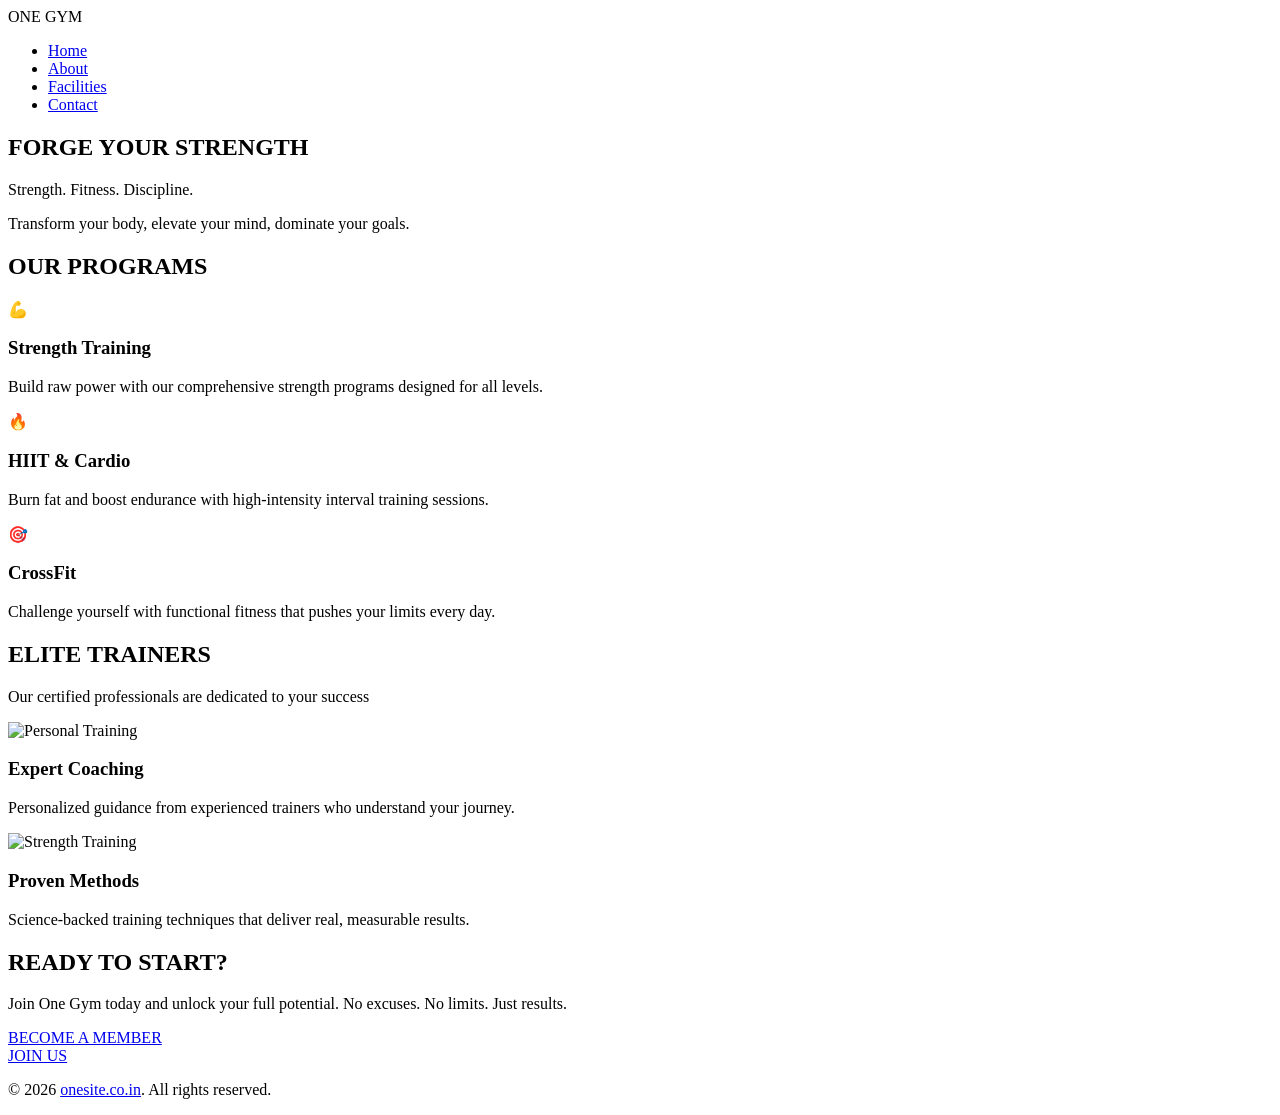
==== gym/index.html @ 2fe65854 "Create index.html" ====
<!DOCTYPE html>
<html lang="en">
<head>
    <meta charset="UTF-8">
    <meta name="viewport" content="width=device-width, initial-scale=1.0">
    <title>One Gym</title>
    <link rel="stylesheet" href="style.css">
    <link rel="preconnect" href="https://fonts.googleapis.com">
    <link rel="preconnect" href="https://fonts.gstatic.com" crossorigin>
    <link href="https://fonts.googleapis.com/css2?family=Montserrat:wght@600;700;800&family=Roboto:wght@400;500&display=swap" rel="stylesheet">
</head>
<body>
    <!-- Navigation -->
    <nav class="navbar">
        <div class="nav-container">
            <div class="logo">ONE GYM</div>
            <ul class="nav-menu">
                <li><a href="index.html" class="active">Home</a></li>
                <li><a href="about.html" target="_blank">About</a></li>
                <li><a href="facilities.html" target="_blank">Facilities</a></li>
                <li><a href="https://wa.me/+919534972193" target="_blank">Contact</a></li>
            </ul>
            <div class="hamburger">
                <span></span>
                <span></span>
                <span></span>
            </div>
        </div>
    </nav>

    <!-- Hero Section -->
    <section class="hero">
        <div class="hero-overlay"></div>
        <div class="hero-content">
            <h1 class="hero-title">FORGE YOUR STRENGTH</h1>
            <p class="hero-subtitle">Strength. Fitness. Discipline.</p>
            <p class="hero-tagline">Transform your body, elevate your mind, dominate your goals.</p>
        </div>
    </section>

    <!-- Programs Section -->
    <section class="section programs-section">
        <div class="container">
            <h2 class="section-title fade-in">OUR PROGRAMS</h2>
            <div class="programs-grid">
                <div class="program-card slide-in-left">
                    <div class="program-icon">💪</div>
                    <h3>Strength Training</h3>
                    <p>Build raw power with our comprehensive strength programs designed for all levels.</p>
                </div>
                <div class="program-card slide-in-left">
                    <div class="program-icon">🔥</div>
                    <h3>HIIT & Cardio</h3>
                    <p>Burn fat and boost endurance with high-intensity interval training sessions.</p>
                </div>
                <div class="program-card slide-in-left">
                    <div class="program-icon">🎯</div>
                    <h3>CrossFit</h3>
                    <p>Challenge yourself with functional fitness that pushes your limits every day.</p>
                </div>
            </div>
        </div>
    </section>

    <!-- Trainers Section -->
    <section class="section trainers-section dark-section">
        <div class="container">
            <h2 class="section-title fade-in">ELITE TRAINERS</h2>
            <p class="section-subtitle fade-in">Our certified professionals are dedicated to your success</p>
            <div class="trainers-grid">
                <div class="trainer-card slide-in-right">
                    <div class="trainer-image">
                        <img src="/images/PersonalTraining.jpg" alt="Personal Training">
                    </div>
                    <h3>Expert Coaching</h3>
                    <p>Personalized guidance from experienced trainers who understand your journey.</p>
                </div>
                <div class="trainer-card slide-in-right">
                    <div class="trainer-image">
                        <img src="/images/StrengthTraining.jpg" alt="Strength Training">
                    </div>
                    <h3>Proven Methods</h3>
                    <p>Science-backed training techniques that deliver real, measurable results.</p>
                </div>
            </div>
        </div>
    </section>

    <!-- Membership Section -->
    <section class="section membership-section">
        <div class="container">
            <div class="membership-content fade-in">
                <h2 class="section-title">READY TO START?</h2>
                <p class="membership-text">Join One Gym today and unlock your full potential. No excuses. No limits. Just results.</p>
                <div class="membership-cta">
                    <a href="#" class="btn-primary">BECOME A MEMBER</a>
                </div>
            </div>
        </div>
    </section>

    <!-- Floating Join Button -->
    <a href="#" class="floating-btn" id="floatingBtn">JOIN US</a>

    <!-- Footer -->
    <footer class="footer">
        <p>&copy; 2026 <a href="https://onesite.co.in" target="_blank">onesite.co.in</a>. All rights reserved.</p>
    </footer>

    <script src="script.js"></script>
</body>
</html>
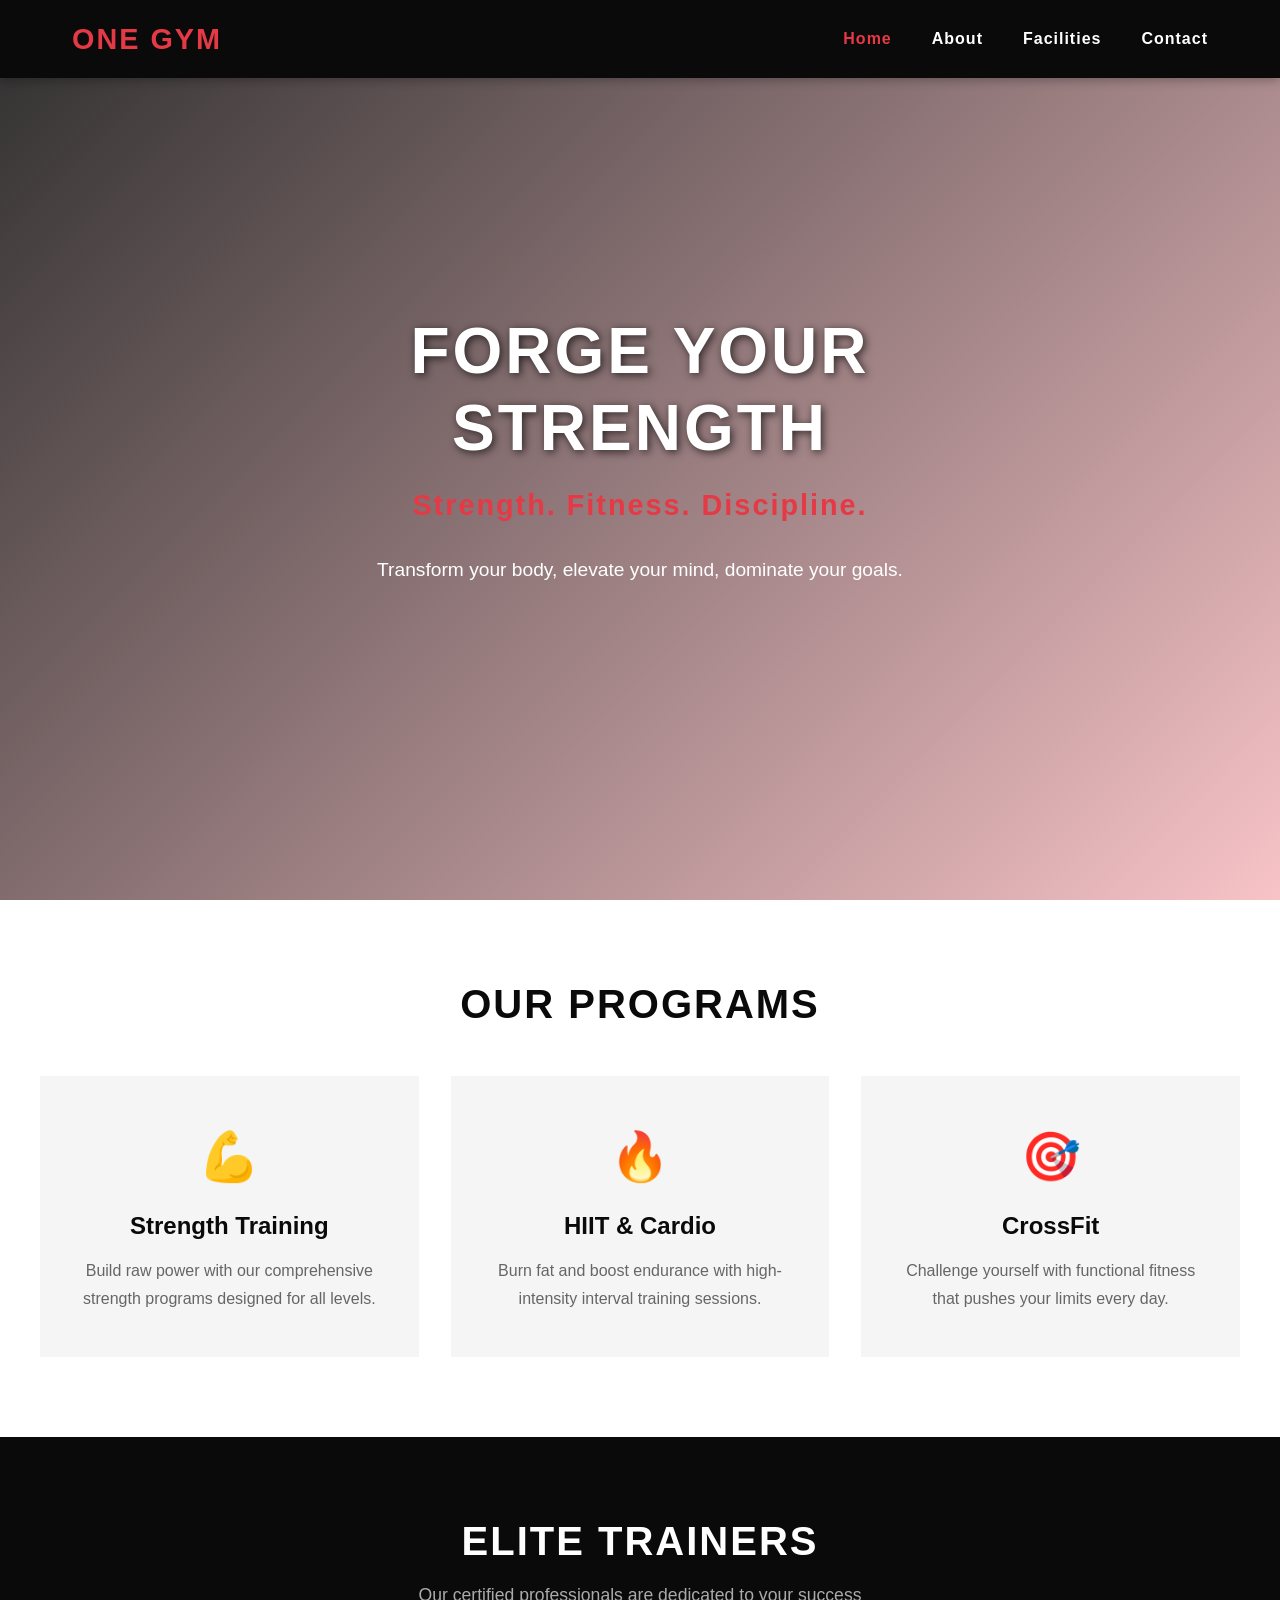
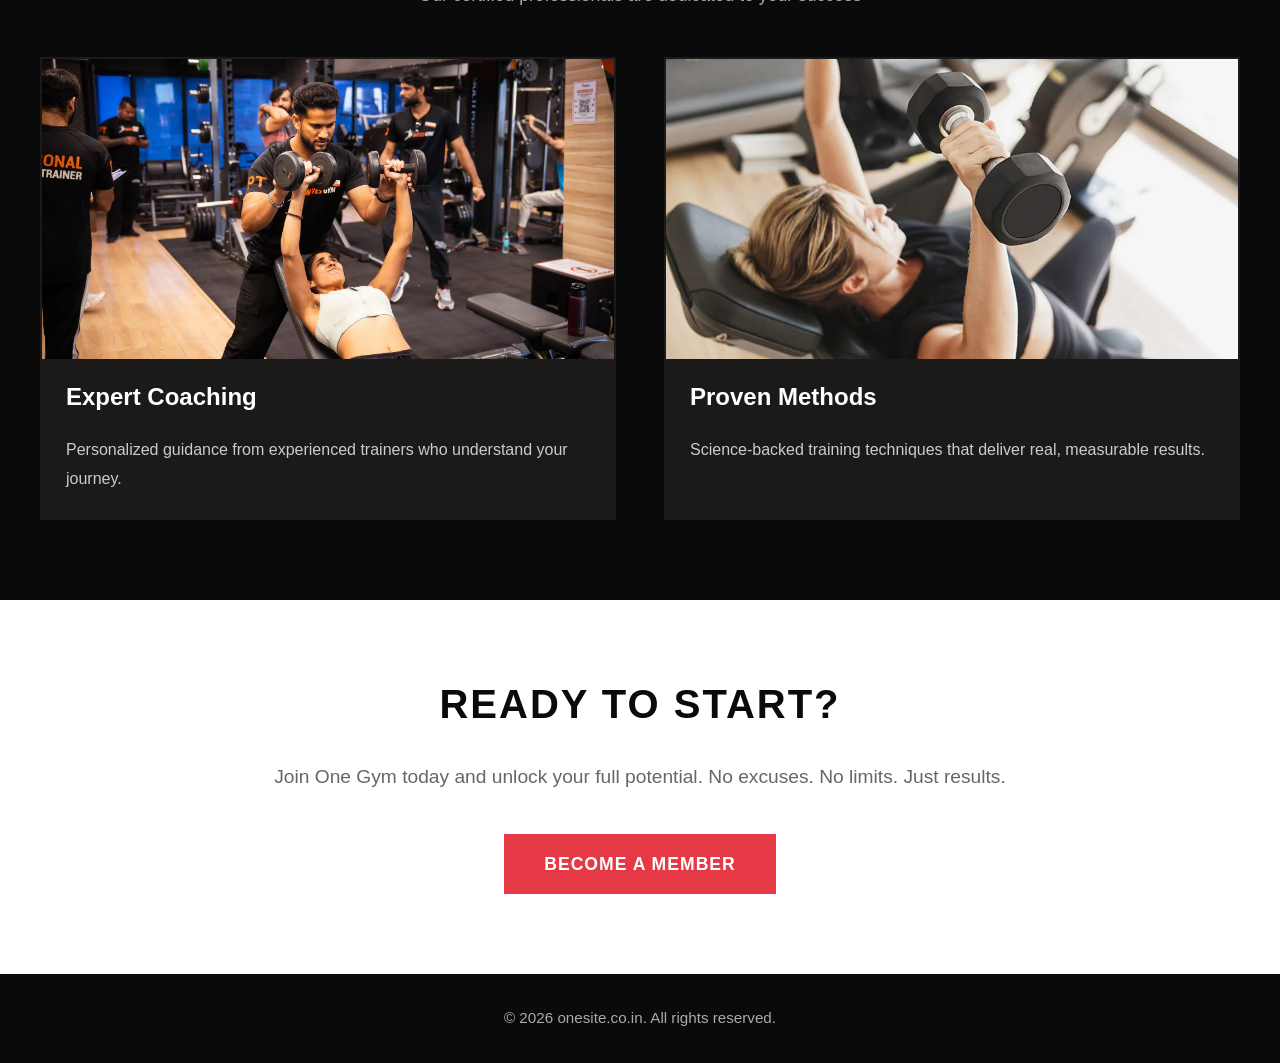
==== commit d1546174: "Update index.html" ====
--- a/gym/index.html
+++ b/gym/index.html
@@ -70,14 +70,14 @@
             <div class="trainers-grid">
                 <div class="trainer-card slide-in-right">
                     <div class="trainer-image">
-                        <img src="/images/PersonalTraining.jpg" alt="Personal Training">
+                        <img src="images/PersonalTraining.jpg" alt="Personal Training">
                     </div>
                     <h3>Expert Coaching</h3>
                     <p>Personalized guidance from experienced trainers who understand your journey.</p>
                 </div>
                 <div class="trainer-card slide-in-right">
                     <div class="trainer-image">
-                        <img src="/images/StrengthTraining.jpg" alt="Strength Training">
+                        <img src="images/StrengthTraining.jpg" alt="Strength Training">
                     </div>
                     <h3>Proven Methods</h3>
                     <p>Science-backed training techniques that deliver real, measurable results.</p>
--- a/gym/style.css
+++ b/gym/style.css
@@ -0,0 +1,708 @@
+/* ===== RESET & BASE STYLES ===== */
+* {
+    margin: 0;
+    padding: 0;
+    box-sizing: border-box;
+}
+
+:root {
+    --primary-black: #0A0A0A;
+    --secondary-black: #1A1A1A;
+    --accent-red: #E63946;
+    --accent-green: #39FF14;
+    --white: #FFFFFF;
+    --gray: #666666;
+    --light-gray: #F5F5F5;
+}
+
+html {
+    scroll-behavior: smooth;
+}
+
+body {
+    font-family: 'Roboto', sans-serif;
+    line-height: 1.6;
+    color: var(--primary-black);
+    background-color: var(--white);
+    overflow-x: hidden;
+}
+
+h1, h2, h3, h4, h5, h6 {
+    font-family: 'Montserrat', sans-serif;
+    font-weight: 700;
+    line-height: 1.2;
+}
+
+img {
+    max-width: 100%;
+    height: auto;
+    display: block;
+}
+
+a {
+    text-decoration: none;
+    color: inherit;
+}
+
+ul {
+    list-style: none;
+}
+
+/* ===== NAVIGATION ===== */
+.navbar {
+    position: fixed;
+    top: 0;
+    left: 0;
+    width: 100%;
+    background-color: var(--primary-black);
+    z-index: 1000;
+    padding: 1rem 0;
+    box-shadow: 0 2px 10px rgba(0, 0, 0, 0.3);
+}
+
+.nav-container {
+    max-width: 1200px;
+    margin: 0 auto;
+    padding: 0 2rem;
+    display: flex;
+    justify-content: space-between;
+    align-items: center;
+}
+
+.logo {
+    font-family: 'Montserrat', sans-serif;
+    font-size: 1.8rem;
+    font-weight: 800;
+    color: var(--accent-red);
+    letter-spacing: 2px;
+}
+
+.nav-menu {
+    display: flex;
+    gap: 2.5rem;
+}
+
+.nav-menu a {
+    font-family: 'Montserrat', sans-serif;
+    font-weight: 700;
+    font-size: 1rem;
+    color: var(--white);
+    transition: color 0.3s ease;
+    letter-spacing: 1px;
+}
+
+.nav-menu a:hover,
+.nav-menu a.active {
+    color: var(--accent-red);
+}
+
+.hamburger {
+    display: none;
+    flex-direction: column;
+    cursor: pointer;
+    gap: 5px;
+}
+
+.hamburger span {
+    width: 25px;
+    height: 3px;
+    background-color: var(--white);
+    transition: all 0.3s ease;
+}
+
+/* ===== HERO SECTION ===== */
+.hero {
+    position: relative;
+    height: 100vh;
+    display: flex;
+    align-items: center;
+    justify-content: center;
+    background-image: url('/images/Gym.jpg');
+    background-size: cover;
+    background-position: center;
+    background-attachment: fixed;
+    color: var(--white);
+    text-align: center;
+}
+
+.hero-overlay {
+    position: absolute;
+    top: 0;
+    left: 0;
+    width: 100%;
+    height: 100%;
+    background: linear-gradient(135deg, rgba(10, 10, 10, 0.85), rgba(230, 57, 70, 0.3));
+}
+
+.hero-content {
+    position: relative;
+    z-index: 1;
+    max-width: 900px;
+    padding: 0 2rem;
+    animation: fadeInUp 1s ease-out;
+}
+
+.hero-title {
+    font-size: 4rem;
+    font-weight: 800;
+    margin-bottom: 1rem;
+    letter-spacing: 3px;
+    text-shadow: 2px 2px 8px rgba(0, 0, 0, 0.7);
+}
+
+.hero-subtitle {
+    font-size: 1.8rem;
+    font-weight: 700;
+    color: var(--accent-red);
+    margin-bottom: 1.5rem;
+    letter-spacing: 2px;
+}
+
+.hero-tagline {
+    font-size: 1.2rem;
+    font-weight: 400;
+    max-width: 700px;
+    margin: 0 auto;
+    line-height: 1.8;
+}
+
+/* ===== PAGE HERO ===== */
+.page-hero {
+    position: relative;
+    height: 50vh;
+    display: flex;
+    align-items: center;
+    justify-content: center;
+    background-image: url('/images/Gym.jpg');
+    background-size: cover;
+    background-position: center;
+    color: var(--white);
+    text-align: center;
+    margin-top: 70px;
+}
+
+.page-hero-content {
+    position: relative;
+    z-index: 1;
+    padding: 0 2rem;
+}
+
+.page-title {
+    font-size: 3rem;
+    font-weight: 800;
+    letter-spacing: 3px;
+    text-shadow: 2px 2px 8px rgba(0, 0, 0, 0.7);
+}
+
+.page-subtitle {
+    font-size: 1.3rem;
+    margin-top: 1rem;
+    color: var(--accent-red);
+    letter-spacing: 1px;
+}
+
+/* ===== SECTIONS ===== */
+.section {
+    padding: 5rem 2rem;
+}
+
+.dark-section {
+    background-color: var(--primary-black);
+    color: var(--white);
+}
+
+.container {
+    max-width: 1200px;
+    margin: 0 auto;
+}
+
+.section-title {
+    font-size: 2.5rem;
+    font-weight: 800;
+    text-align: center;
+    margin-bottom: 1rem;
+    letter-spacing: 2px;
+}
+
+.section-subtitle {
+    text-align: center;
+    font-size: 1.1rem;
+    margin-bottom: 3rem;
+    color: var(--gray);
+}
+
+.dark-section .section-subtitle {
+    color: #AAAAAA;
+}
+
+/* ===== PROGRAMS SECTION ===== */
+.programs-grid {
+    display: grid;
+    grid-template-columns: repeat(auto-fit, minmax(300px, 1fr));
+    gap: 2rem;
+    margin-top: 3rem;
+}
+
+.program-card {
+    background-color: var(--light-gray);
+    padding: 2.5rem;
+    text-align: center;
+    transition: all 0.3s ease;
+    border: 3px solid transparent;
+}
+
+.program-card:hover {
+    transform: translateY(-10px);
+    border-color: var(--accent-red);
+    box-shadow: 0 10px 30px rgba(230, 57, 70, 0.3);
+}
+
+.program-icon {
+    font-size: 3rem;
+    margin-bottom: 1rem;
+}
+
+.program-card h3 {
+    font-size: 1.5rem;
+    margin-bottom: 1rem;
+    color: var(--primary-black);
+}
+
+.program-card p {
+    color: var(--gray);
+    line-height: 1.8;
+}
+
+/* ===== TRAINERS SECTION ===== */
+.trainers-grid {
+    display: grid;
+    grid-template-columns: repeat(auto-fit, minmax(350px, 1fr));
+    gap: 3rem;
+    margin-top: 3rem;
+}
+
+.trainer-card {
+    background-color: var(--secondary-black);
+    overflow: hidden;
+    transition: all 0.3s ease;
+    border: 2px solid transparent;
+}
+
+.trainer-card:hover {
+    transform: translateY(-10px);
+    border-color: var(--accent-red);
+    box-shadow: 0 15px 40px rgba(230, 57, 70, 0.4);
+}
+
+.trainer-image {
+    height: 300px;
+    overflow: hidden;
+}
+
+.trainer-image img {
+    width: 100%;
+    height: 100%;
+    object-fit: cover;
+    transition: transform 0.3s ease;
+}
+
+.trainer-card:hover .trainer-image img {
+    transform: scale(1.1);
+}
+
+.trainer-card h3 {
+    padding: 1.5rem;
+    font-size: 1.5rem;
+    color: var(--white);
+}
+
+.trainer-card p {
+    padding: 0 1.5rem 1.5rem;
+    color: #CCCCCC;
+    line-height: 1.8;
+}
+
+/* ===== MEMBERSHIP SECTION ===== */
+.membership-content {
+    text-align: center;
+    max-width: 800px;
+    margin: 0 auto;
+}
+
+.membership-text {
+    font-size: 1.2rem;
+    margin: 2rem 0;
+    line-height: 1.8;
+    color: var(--gray);
+}
+
+.membership-cta {
+    margin-top: 2.5rem;
+}
+
+/* ===== BUTTONS ===== */
+.btn-primary {
+    display: inline-block;
+    background-color: var(--accent-red);
+    color: var(--white);
+    padding: 1rem 2.5rem;
+    font-family: 'Montserrat', sans-serif;
+    font-weight: 700;
+    font-size: 1.1rem;
+    letter-spacing: 1px;
+    transition: all 0.3s ease;
+    border: none;
+    cursor: pointer;
+}
+
+.btn-primary:hover {
+    transform: scale(1.05);
+    box-shadow: 0 5px 20px rgba(230, 57, 70, 0.5);
+}
+
+/* ===== FLOATING BUTTON ===== */
+.floating-btn {
+    position: fixed;
+    bottom: 30px;
+    right: 30px;
+    background-color: var(--accent-red);
+    color: var(--white);
+    padding: 1rem 1.8rem;
+    font-family: 'Montserrat', sans-serif;
+    font-weight: 700;
+    font-size: 1rem;
+    letter-spacing: 1px;
+    z-index: 999;
+    box-shadow: 0 5px 20px rgba(230, 57, 70, 0.5);
+    transition: all 0.3s ease;
+    animation: pulse 2s infinite;
+    cursor: pointer;
+}
+
+.floating-btn:hover {
+    transform: scale(1.1);
+    box-shadow: 0 8px 30px rgba(230, 57, 70, 0.7);
+}
+
+@keyframes pulse {
+    0%, 100% {
+        transform: scale(1);
+    }
+    50% {
+        transform: scale(1.05);
+    }
+}
+
+/* ===== ABOUT PAGE ===== */
+.about-content {
+    max-width: 900px;
+    margin: 0 auto;
+    text-align: center;
+}
+
+.about-text {
+    font-size: 1.1rem;
+    line-height: 1.9;
+    margin-bottom: 1.5rem;
+    color: var(--gray);
+}
+
+.philosophy-grid {
+    display: grid;
+    grid-template-columns: repeat(auto-fit, minmax(280px, 1fr));
+    gap: 2rem;
+    margin-top: 3rem;
+}
+
+.philosophy-card {
+    background-color: var(--secondary-black);
+    padding: 2.5rem;
+    text-align: center;
+    border: 2px solid transparent;
+    transition: all 0.3s ease;
+}
+
+.philosophy-card:hover {
+    border-color: var(--accent-red);
+    transform: translateY(-10px);
+    box-shadow: 0 10px 30px rgba(230, 57, 70, 0.3);
+}
+
+.philosophy-card h3 {
+    font-size: 1.8rem;
+    margin-bottom: 1rem;
+    color: var(--accent-red);
+    letter-spacing: 2px;
+}
+
+.philosophy-card p {
+    color: #CCCCCC;
+    line-height: 1.8;
+}
+
+.approach-content {
+    max-width: 900px;
+    margin: 0 auto;
+}
+
+.approach-text p {
+    font-size: 1.1rem;
+    line-height: 1.9;
+    margin-bottom: 1.5rem;
+    color: var(--gray);
+}
+
+.approach-text strong {
+    color: var(--accent-red);
+    font-weight: 700;
+}
+
+.motivation-content {
+    max-width: 900px;
+    margin: 0 auto;
+    text-align: center;
+}
+
+.motivation-quote {
+    font-size: 1.5rem;
+    font-style: italic;
+    color: var(--accent-red);
+    margin: 2rem 0;
+    line-height: 1.8;
+}
+
+.motivation-text {
+    font-size: 1.1rem;
+    line-height: 1.9;
+    margin-bottom: 1.5rem;
+    color: #CCCCCC;
+}
+
+/* ===== FACILITIES PAGE ===== */
+.facilities-grid {
+    display: grid;
+    grid-template-columns: repeat(auto-fit, minmax(350px, 1fr));
+    gap: 3rem;
+    margin-top: 3rem;
+}
+
+.facility-card {
+    background-color: var(--light-gray);
+    overflow: hidden;
+    transition: all 0.3s ease;
+    border: 3px solid transparent;
+}
+
+.facility-card:hover {
+    transform: translateY(-10px);
+    border-color: var(--accent-red);
+    box-shadow: 0 15px 40px rgba(230, 57, 70, 0.3);
+}
+
+.facility-image {
+    height: 250px;
+    overflow: hidden;
+    background-color: var(--secondary-black);
+    display: flex;
+    align-items: center;
+    justify-content: center;
+}
+
+.facility-image img {
+    width: 100%;
+    height: 100%;
+    object-fit: cover;
+    transition: transform 0.3s ease;
+}
+
+.facility-card:hover .facility-image img {
+    transform: scale(1.1);
+}
+
+.facility-icon {
+    font-size: 5rem;
+}
+
+.facility-content {
+    padding: 2rem;
+}
+
+.facility-content h3 {
+    font-size: 1.8rem;
+    margin-bottom: 1rem;
+    color: var(--primary-black);
+}
+
+.facility-content p {
+    color: var(--gray);
+    line-height: 1.8;
+    margin-bottom: 1.5rem;
+}
+
+.facility-features {
+    list-style: none;
+    padding: 0;
+}
+
+.facility-features li {
+    padding: 0.5rem 0;
+    padding-left: 1.5rem;
+    position: relative;
+    color: var(--gray);
+}
+
+.facility-features li::before {
+    content: "✓";
+    position: absolute;
+    left: 0;
+    color: var(--accent-red);
+    font-weight: 700;
+    font-size: 1.2rem;
+}
+
+.cta-content {
+    text-align: center;
+    max-width: 800px;
+    margin: 0 auto;
+}
+
+.cta-text {
+    font-size: 1.2rem;
+    margin: 2rem 0;
+    line-height: 1.8;
+    color: #CCCCCC;
+}
+
+/* ===== FOOTER ===== */
+.footer {
+    background-color: var(--primary-black);
+    color: var(--white);
+    text-align: center;
+    padding: 2rem;
+}
+
+.footer p {
+    font-size: 0.95rem;
+    color: #AAAAAA;
+}
+
+/* ===== ANIMATIONS ===== */
+@keyframes fadeInUp {
+    from {
+        opacity: 0;
+        transform: translateY(30px);
+    }
+    to {
+        opacity: 1;
+        transform: translateY(0);
+    }
+}
+
+.fade-in {
+    opacity: 0;
+    animation: fadeInUp 0.8s ease-out forwards;
+}
+
+.slide-in-left {
+    opacity: 0;
+    transform: translateX(-50px);
+    transition: all 0.6s ease-out;
+}
+
+.slide-in-left.visible {
+    opacity: 1;
+    transform: translateX(0);
+}
+
+.slide-in-right {
+    opacity: 0;
+    transform: translateX(50px);
+    transition: all 0.6s ease-out;
+}
+
+.slide-in-right.visible {
+    opacity: 1;
+    transform: translateX(0);
+}
+
+.slide-in-up {
+    opacity: 0;
+    transform: translateY(50px);
+    transition: all 0.6s ease-out;
+}
+
+.slide-in-up.visible {
+    opacity: 1;
+    transform: translateY(0);
+}
+
+/* ===== RESPONSIVE DESIGN ===== */
+@media (max-width: 768px) {
+    .nav-menu {
+        position: fixed;
+        left: -100%;
+        top: 70px;
+        flex-direction: column;
+        background-color: var(--primary-black);
+        width: 100%;
+        text-align: center;
+        transition: 0.3s;
+        padding: 2rem 0;
+        gap: 1.5rem;
+    }
+
+    .nav-menu.active {
+        left: 0;
+    }
+
+    .hamburger {
+        display: flex;
+    }
+
+    .hero-title {
+        font-size: 2.5rem;
+    }
+
+    .hero-subtitle {
+        font-size: 1.3rem;
+    }
+
+    .hero-tagline {
+        font-size: 1rem;
+    }
+
+    .page-title {
+        font-size: 2rem;
+    }
+
+    .section-title {
+        font-size: 2rem;
+    }
+
+    .programs-grid,
+    .trainers-grid,
+    .facilities-grid {
+        grid-template-columns: 1fr;
+    }
+
+    .floating-btn {
+        bottom: 20px;
+        right: 20px;
+        padding: 0.8rem 1.5rem;
+        font-size: 0.9rem;
+    }
+}
+
+@media (max-width: 480px) {
+    .hero-title {
+        font-size: 2rem;
+    }
+
+    .section {
+        padding: 3rem 1rem;
+    }
+
+    .logo {
+        font-size: 1.5rem;
+    }
+}
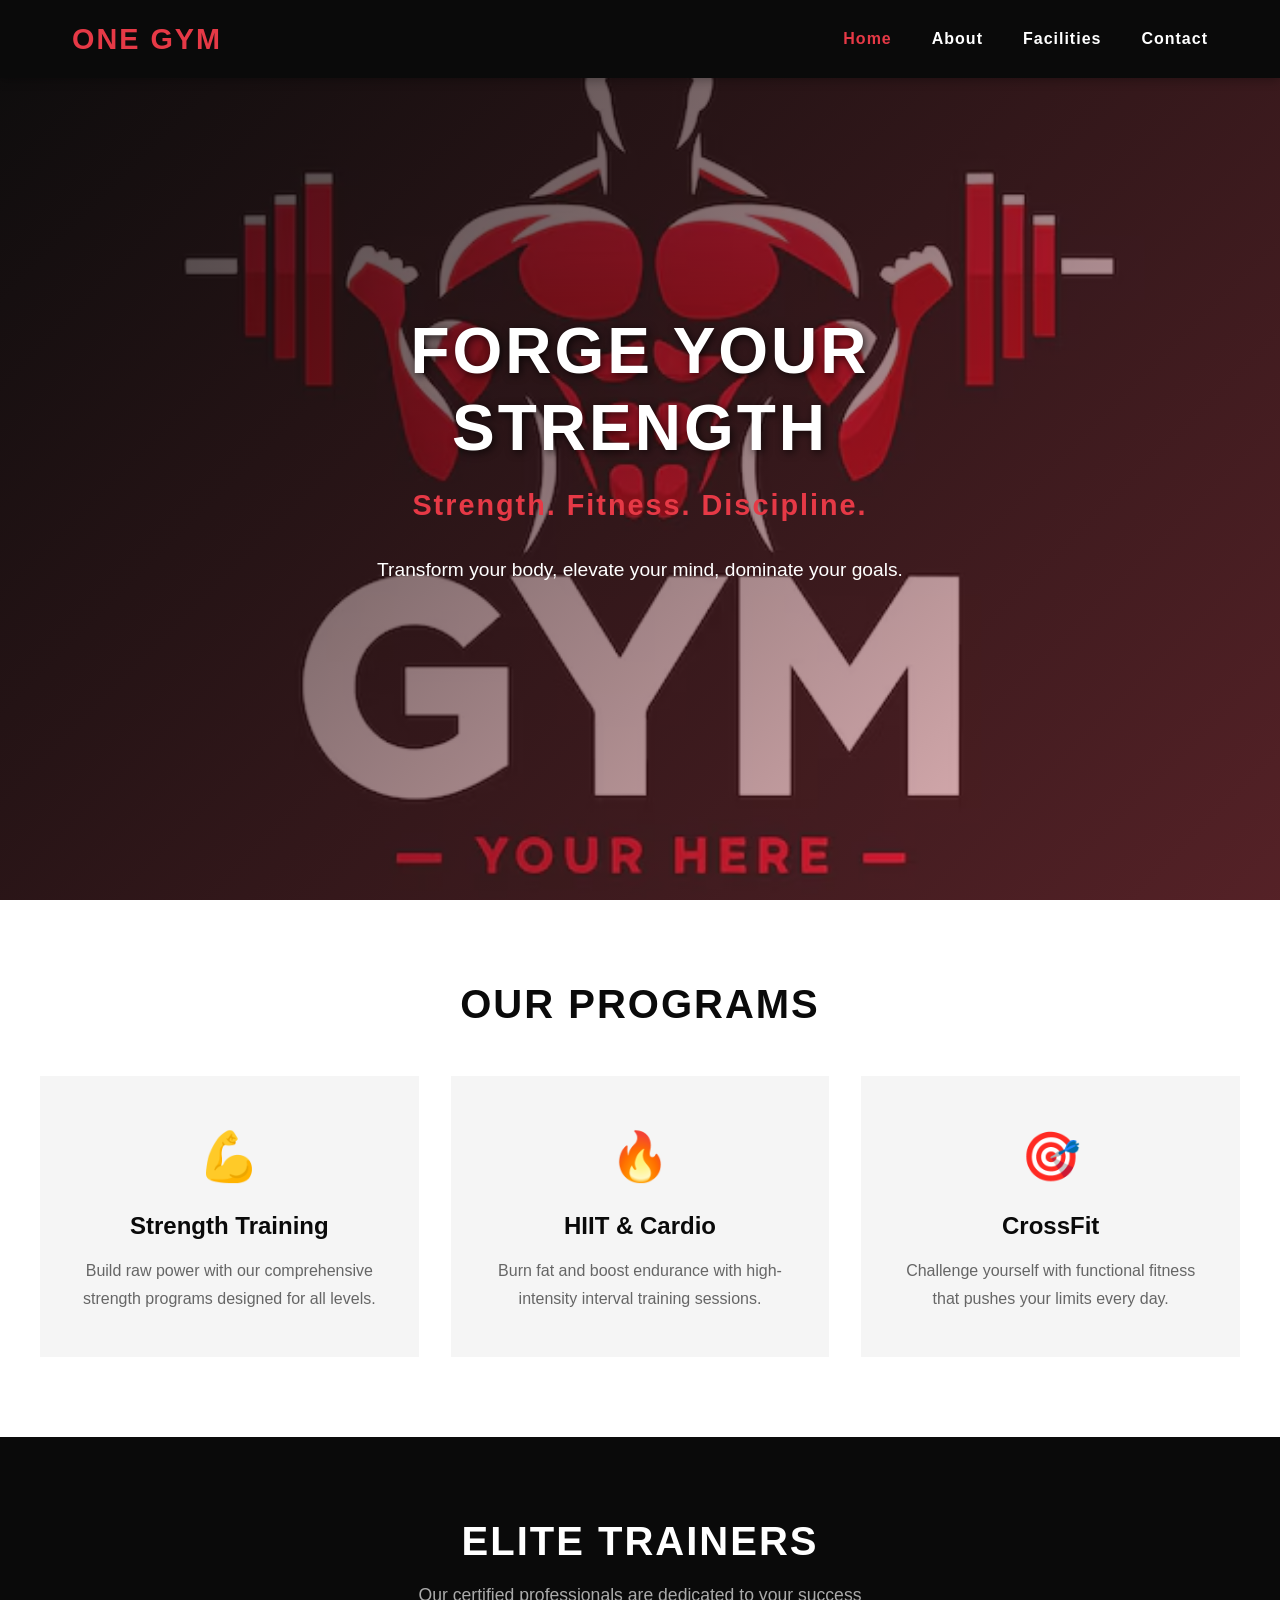
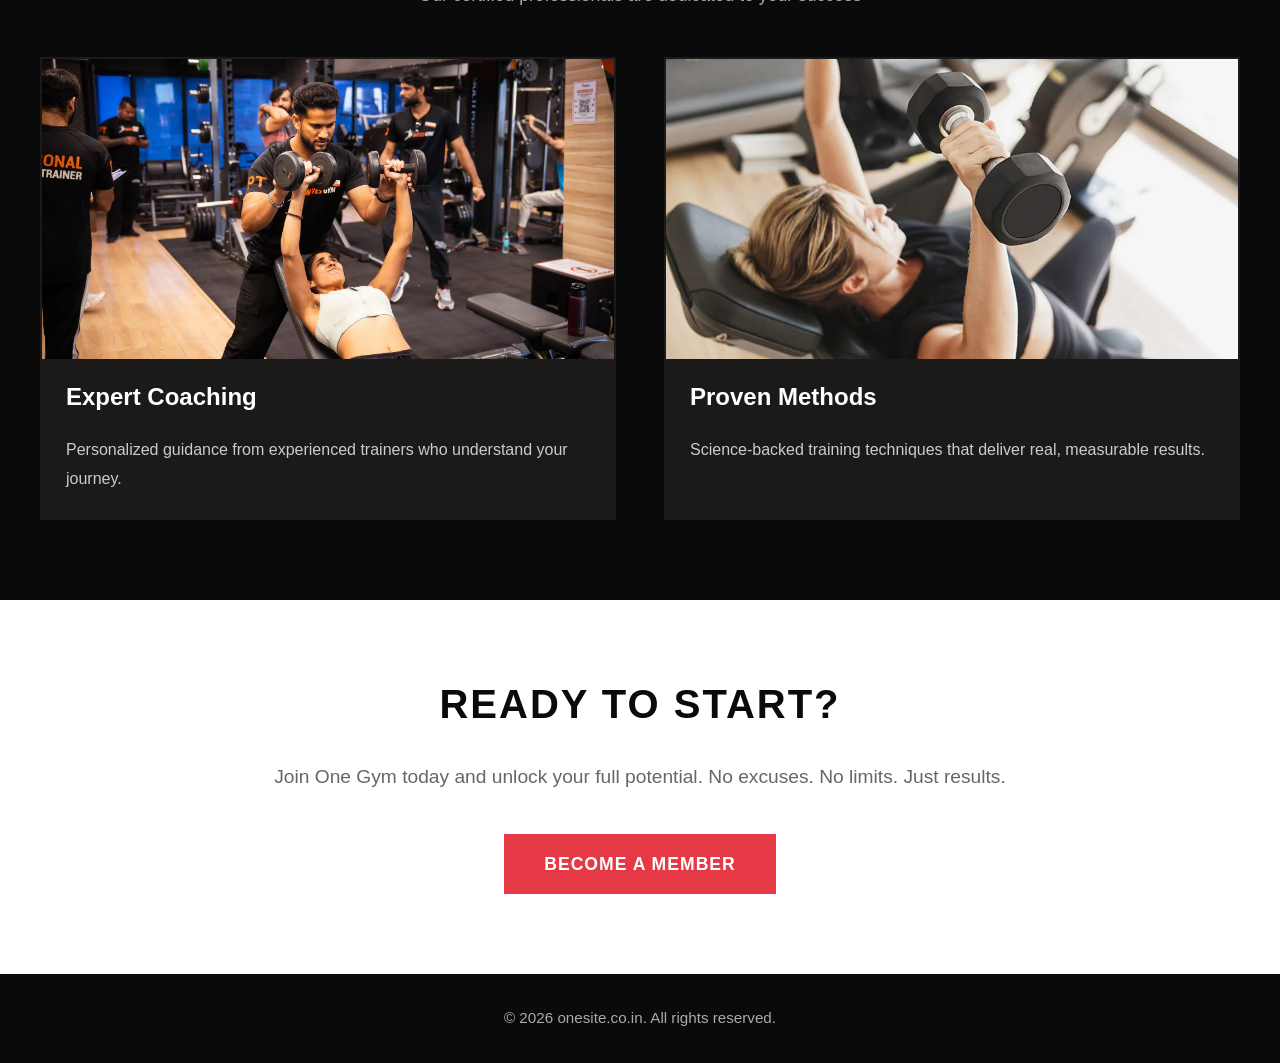
==== commit 75e6e1b2: "Update index.html" ====
--- a/gym/index.html
+++ b/gym/index.html
@@ -3,6 +3,7 @@
 <head>
     <meta charset="UTF-8">
     <meta name="viewport" content="width=device-width, initial-scale=1.0">
+    <link rel="icon" type="image/png" href="favicon.png">
     <title>One Gym</title>
     <link rel="stylesheet" href="style.css">
     <link rel="preconnect" href="https://fonts.googleapis.com">
--- a/gym/style.css
+++ b/gym/style.css
@@ -117,7 +117,7 @@
     display: flex;
     align-items: center;
     justify-content: center;
-    background-image: url('/images/Gym.jpg');
+    background-image: url('images/Gym.jpg');
     background-size: cover;
     background-position: center;
     background-attachment: fixed;
@@ -173,7 +173,7 @@
     display: flex;
     align-items: center;
     justify-content: center;
-    background-image: url('/images/Gym.jpg');
+    background-image: url('images/Gym.jpg');
     background-size: cover;
     background-position: center;
     color: var(--white);
